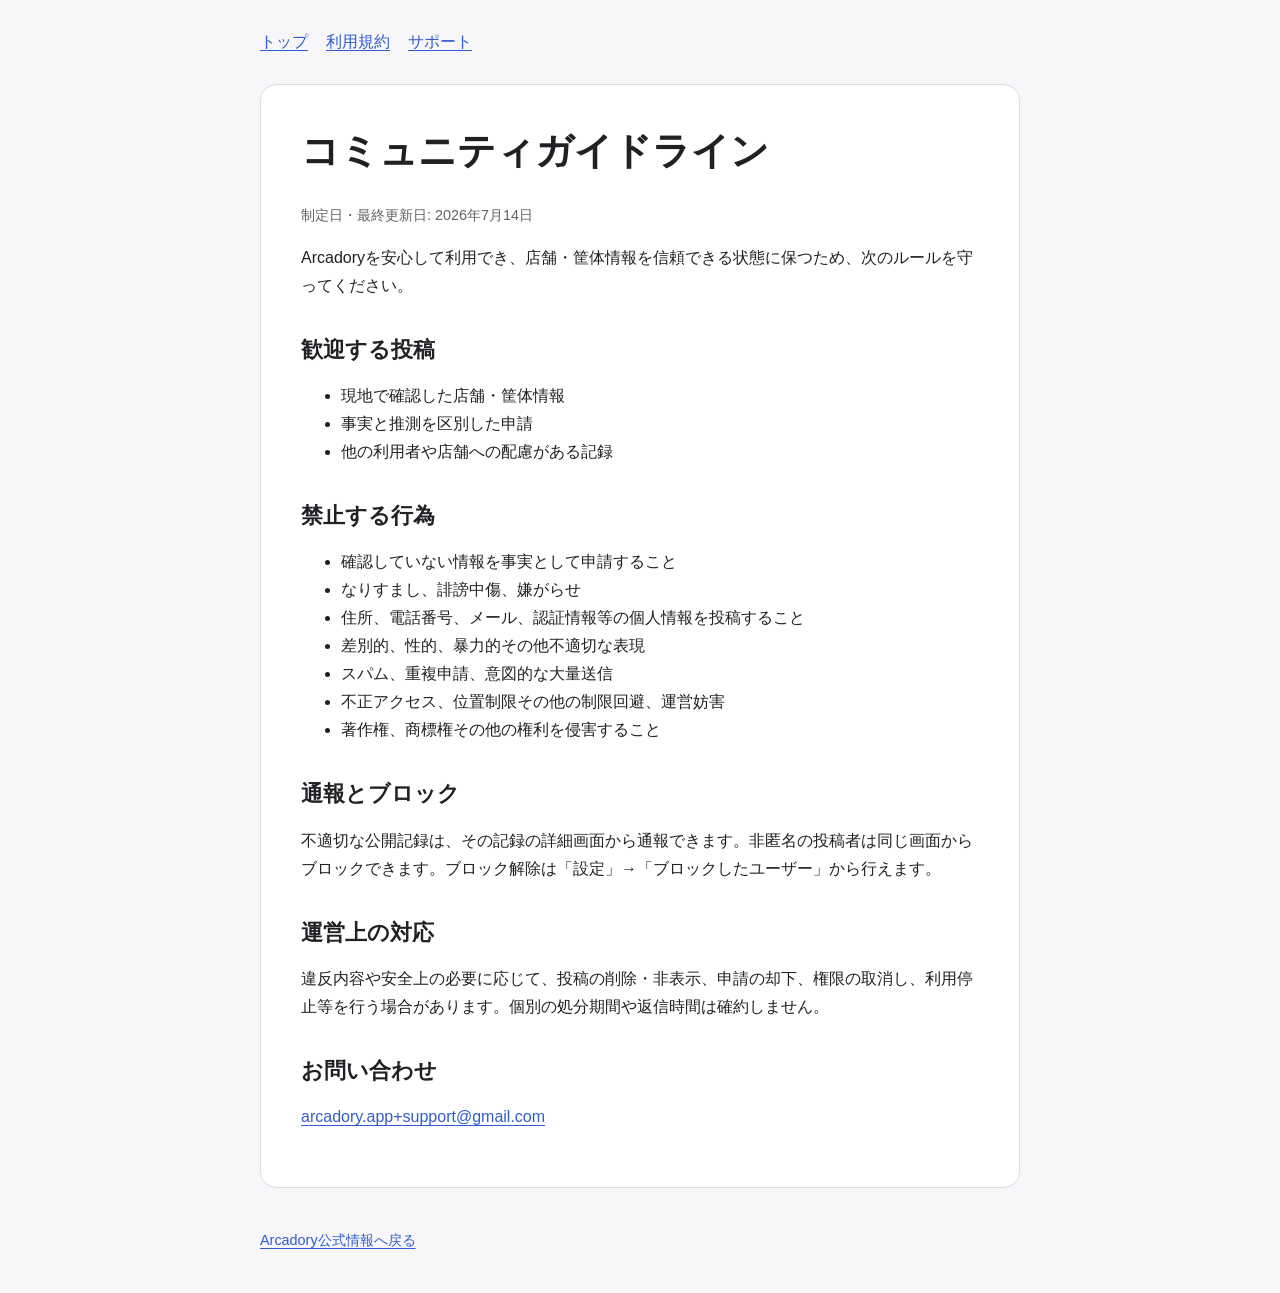
==== community-guidelines/index.html @ fc75bd2a "Add Arcadory support and legal pages" ====
<!doctype html>
<html lang="ja">
<head><meta charset="utf-8"><meta name="viewport" content="width=device-width, initial-scale=1"><title>コミュニティガイドライン | Arcadory</title><link rel="stylesheet" href="../assets/style.css"></head>
<body>
  <header><nav aria-label="主要メニュー"><ul><li><a href="../">トップ</a></li><li><a href="../terms/">利用規約</a></li><li><a href="../support/">サポート</a></li></ul></nav></header>
  <main>
    <h1>コミュニティガイドライン</h1>
    <p class="updated">制定日・最終更新日: 2026年7月14日</p>
    <p>Arcadoryを安心して利用でき、店舗・筐体情報を信頼できる状態に保つため、次のルールを守ってください。</p>
    <h2>歓迎する投稿</h2>
    <ul><li>現地で確認した店舗・筐体情報</li><li>事実と推測を区別した申請</li><li>他の利用者や店舗への配慮がある記録</li></ul>
    <h2>禁止する行為</h2>
    <ul>
      <li>確認していない情報を事実として申請すること</li><li>なりすまし、誹謗中傷、嫌がらせ</li>
      <li>住所、電話番号、メール、認証情報等の個人情報を投稿すること</li>
      <li>差別的、性的、暴力的その他不適切な表現</li><li>スパム、重複申請、意図的な大量送信</li>
      <li>不正アクセス、位置制限その他の制限回避、運営妨害</li><li>著作権、商標権その他の権利を侵害すること</li>
    </ul>
    <h2>通報とブロック</h2>
    <p>不適切な公開記録は、その記録の詳細画面から通報できます。非匿名の投稿者は同じ画面からブロックできます。ブロック解除は「設定」→「ブロックしたユーザー」から行えます。</p>
    <h2>運営上の対応</h2>
    <p>違反内容や安全上の必要に応じて、投稿の削除・非表示、申請の却下、権限の取消し、利用停止等を行う場合があります。個別の処分期間や返信時間は確約しません。</p>
    <h2>お問い合わせ</h2><p><a href="mailto:arcadory.app+support@gmail.com">arcadory.app+support@gmail.com</a></p>
  </main>
  <footer><a href="../">Arcadory公式情報へ戻る</a></footer>
</body></html>
---- assets/style.css ----
:root {
  color-scheme: light dark;
  --background: #f7f7f9;
  --surface: #ffffff;
  --text: #202124;
  --secondary: #5f6368;
  --accent: #315cce;
  --border: #d9dce3;
  font-family: -apple-system, BlinkMacSystemFont, "Segoe UI", sans-serif;
}

@media (prefers-color-scheme: dark) {
  :root {
    --background: #111318;
    --surface: #1a1d24;
    --text: #f2f3f5;
    --secondary: #b2b7c2;
    --accent: #91adff;
    --border: #343945;
  }
}

* { box-sizing: border-box; }

body {
  margin: 0;
  background: var(--background);
  color: var(--text);
  font-size: 16px;
  line-height: 1.75;
}

header, main, footer {
  width: min(100% - 32px, 760px);
  margin-inline: auto;
}

header { padding: 28px 0 12px; }
main {
  margin-block: 16px 40px;
  padding: clamp(20px, 5vw, 40px);
  background: var(--surface);
  border: 1px solid var(--border);
  border-radius: 16px;
}
footer {
  padding-bottom: 40px;
  color: var(--secondary);
  font-size: 0.9rem;
}

nav ul {
  display: flex;
  flex-wrap: wrap;
  gap: 8px 18px;
  margin: 0;
  padding: 0;
  list-style: none;
}

h1, h2, h3 { line-height: 1.35; }
h1 { margin-top: 0; font-size: clamp(1.7rem, 7vw, 2.4rem); }
h2 { margin-top: 2.2rem; font-size: 1.35rem; }
h3 { margin-top: 1.5rem; font-size: 1.1rem; }
a { color: var(--accent); text-underline-offset: 0.18em; }
p, li { overflow-wrap: anywhere; }
.lead { color: var(--secondary); font-size: 1.05rem; }
.notice {
  padding: 14px 16px;
  border-left: 4px solid var(--accent);
  background: color-mix(in srgb, var(--accent) 10%, transparent);
}
.updated { color: var(--secondary); font-size: 0.9rem; }
dt { margin-top: 1rem; font-weight: 700; }
dd { margin-left: 0; }

@media (max-width: 420px) {
  header, main, footer { width: min(100% - 20px, 760px); }
  main { border-radius: 12px; }
}
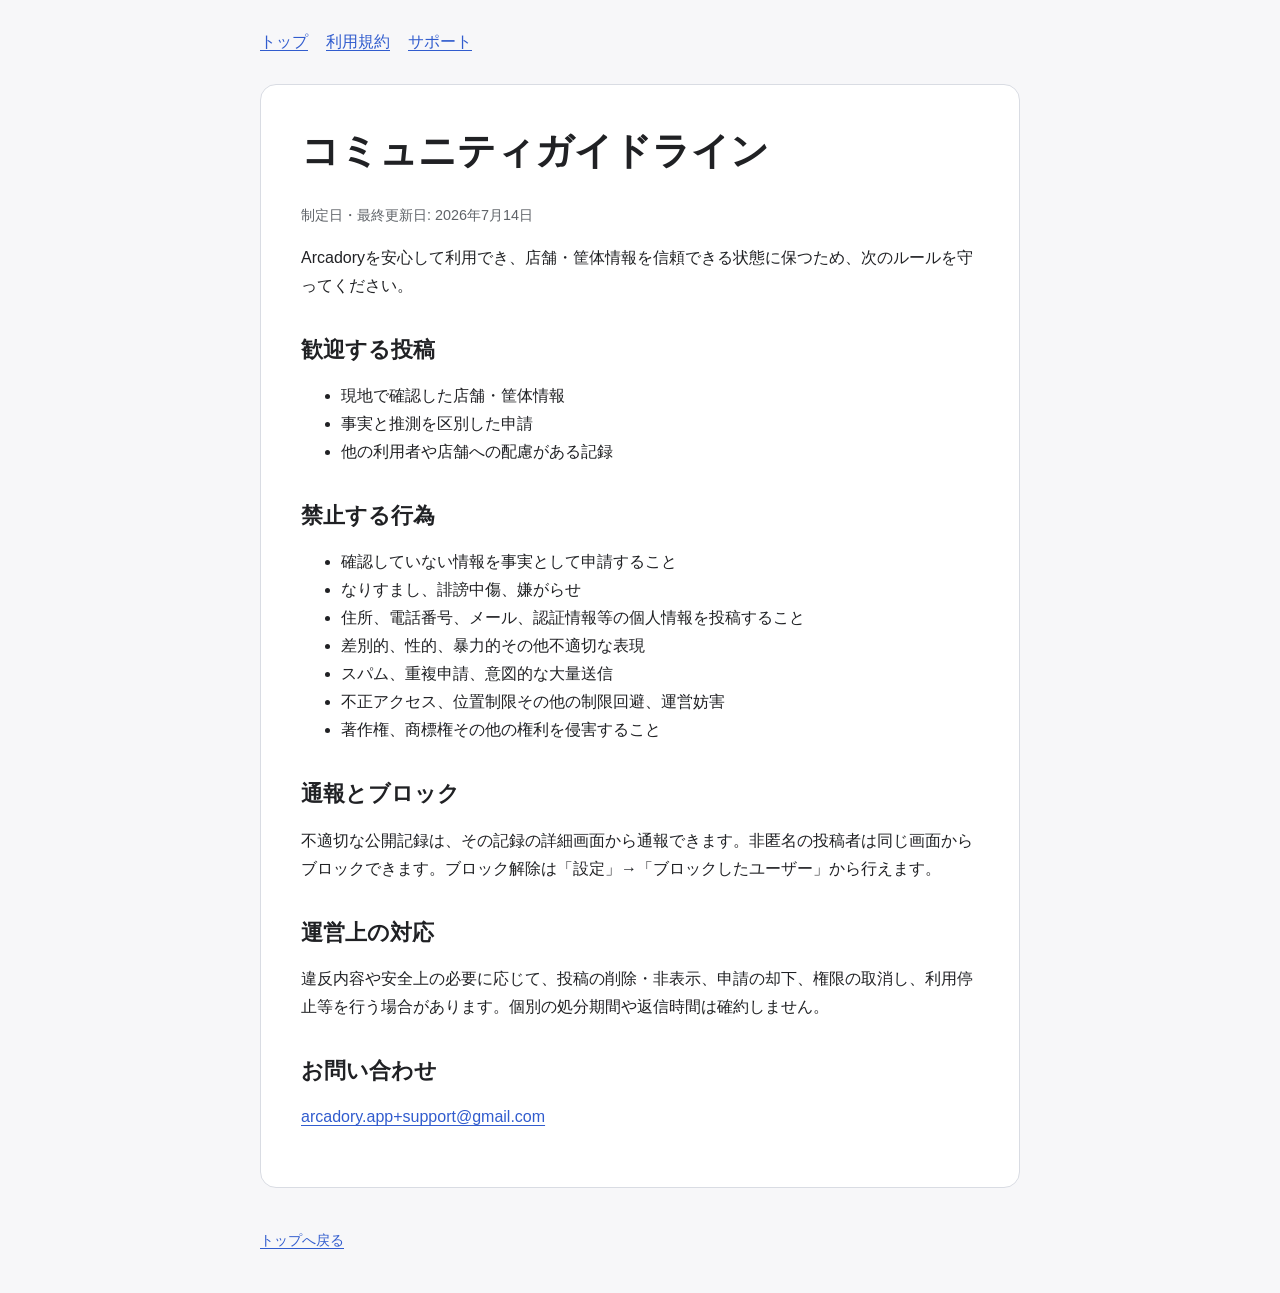
==== commit 0a356fe3: "Refine public site wording" ====
--- a/community-guidelines/index.html
+++ b/community-guidelines/index.html
@@ -22,6 +22,5 @@
     <p>違反内容や安全上の必要に応じて、投稿の削除・非表示、申請の却下、権限の取消し、利用停止等を行う場合があります。個別の処分期間や返信時間は確約しません。</p>
     <h2>お問い合わせ</h2><p><a href="mailto:arcadory.app+support@gmail.com">arcadory.app+support@gmail.com</a></p>
   </main>
-  <footer><a href="../">Arcadory公式情報へ戻る</a></footer>
+  <footer><a href="../">トップへ戻る</a></footer>
 </body></html>
-
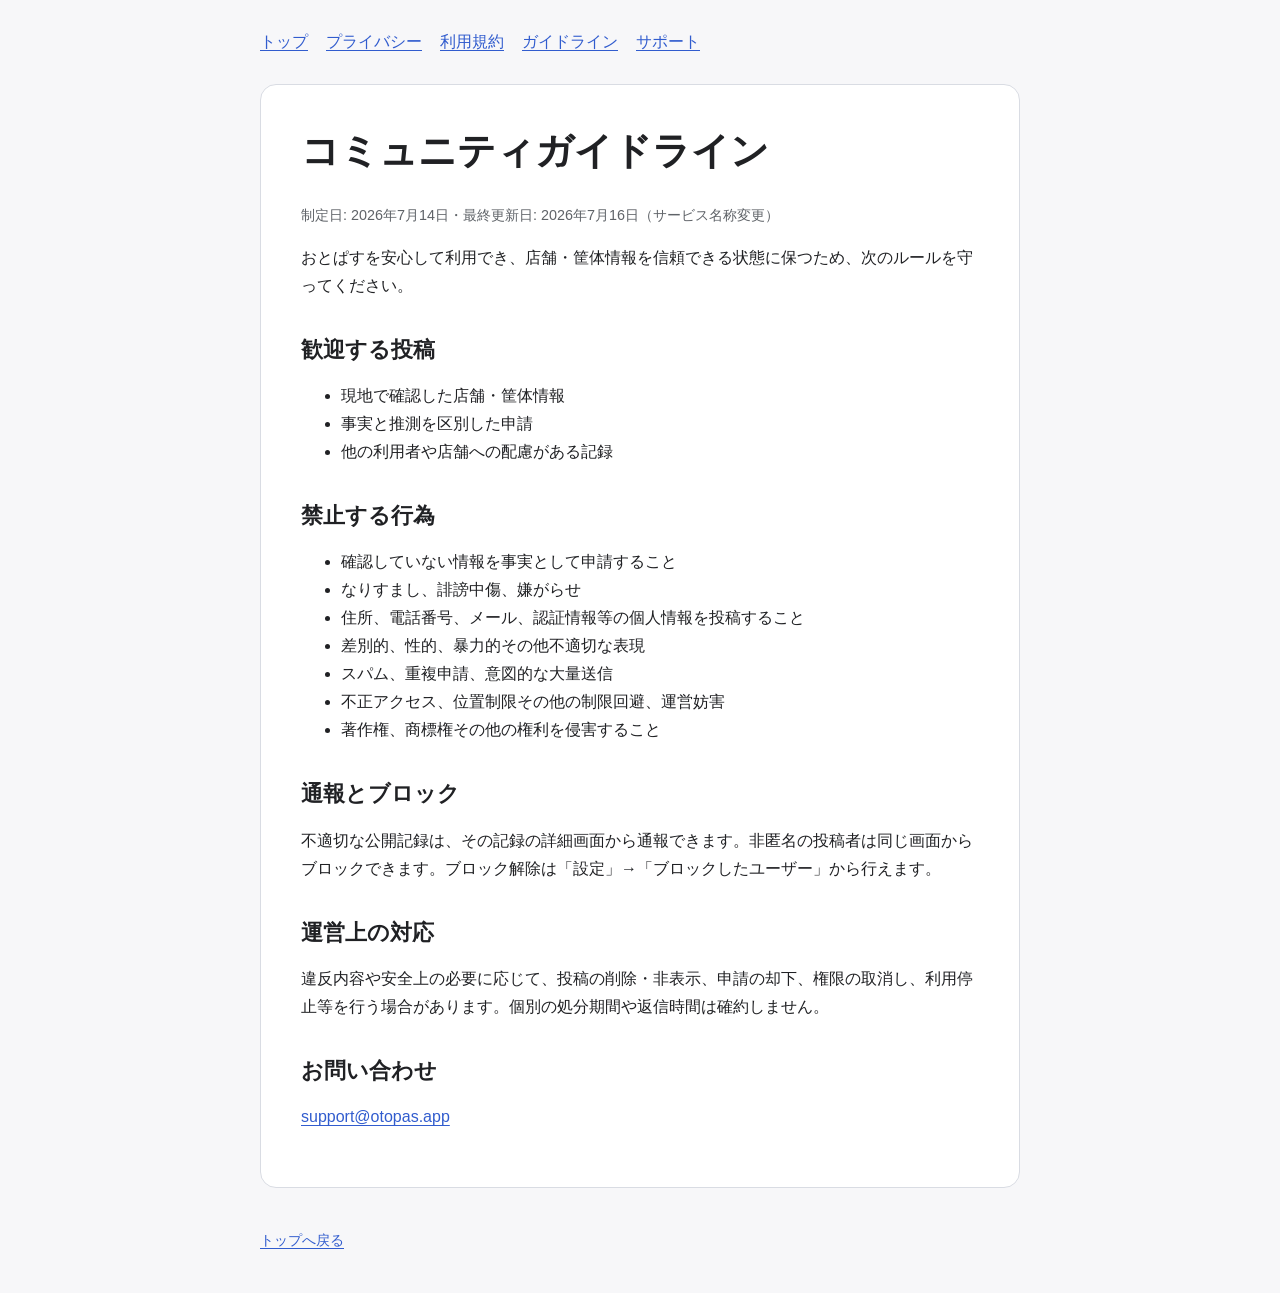
==== commit 9eafb168: "rebrand support site as OTOPAS" ====
--- a/community-guidelines/index.html
+++ b/community-guidelines/index.html
@@ -1,12 +1,12 @@
 <!doctype html>
 <html lang="ja">
-<head><meta charset="utf-8"><meta name="viewport" content="width=device-width, initial-scale=1"><title>コミュニティガイドライン | Arcadory</title><link rel="stylesheet" href="../assets/style.css"></head>
+<head><meta charset="utf-8"><meta name="viewport" content="width=device-width, initial-scale=1"><title>コミュニティガイドライン | おとぱす</title><link rel="stylesheet" href="../assets/style.css"></head>
 <body>
-  <header><nav aria-label="主要メニュー"><ul><li><a href="../">トップ</a></li><li><a href="../terms/">利用規約</a></li><li><a href="../support/">サポート</a></li></ul></nav></header>
+  <header><nav aria-label="主要メニュー"><ul><li><a href="../">トップ</a></li><li><a href="../privacy/">プライバシー</a></li><li><a href="../terms/">利用規約</a></li><li><a href="./" aria-current="page">ガイドライン</a></li><li><a href="../support/">サポート</a></li></ul></nav></header>
   <main>
     <h1>コミュニティガイドライン</h1>
-    <p class="updated">制定日・最終更新日: 2026年7月14日</p>
-    <p>Arcadoryを安心して利用でき、店舗・筐体情報を信頼できる状態に保つため、次のルールを守ってください。</p>
+    <p class="updated">制定日: 2026年7月14日・最終更新日: 2026年7月16日（サービス名称変更）</p>
+    <p>おとぱすを安心して利用でき、店舗・筐体情報を信頼できる状態に保つため、次のルールを守ってください。</p>
     <h2>歓迎する投稿</h2>
     <ul><li>現地で確認した店舗・筐体情報</li><li>事実と推測を区別した申請</li><li>他の利用者や店舗への配慮がある記録</li></ul>
     <h2>禁止する行為</h2>
@@ -20,7 +20,7 @@
     <p>不適切な公開記録は、その記録の詳細画面から通報できます。非匿名の投稿者は同じ画面からブロックできます。ブロック解除は「設定」→「ブロックしたユーザー」から行えます。</p>
     <h2>運営上の対応</h2>
     <p>違反内容や安全上の必要に応じて、投稿の削除・非表示、申請の却下、権限の取消し、利用停止等を行う場合があります。個別の処分期間や返信時間は確約しません。</p>
-    <h2>お問い合わせ</h2><p><a href="mailto:arcadory.app+support@gmail.com">arcadory.app+support@gmail.com</a></p>
+    <h2>お問い合わせ</h2><p><a href="mailto:support@otopas.app">support@otopas.app</a></p>
   </main>
   <footer><a href="../">トップへ戻る</a></footer>
 </body></html>
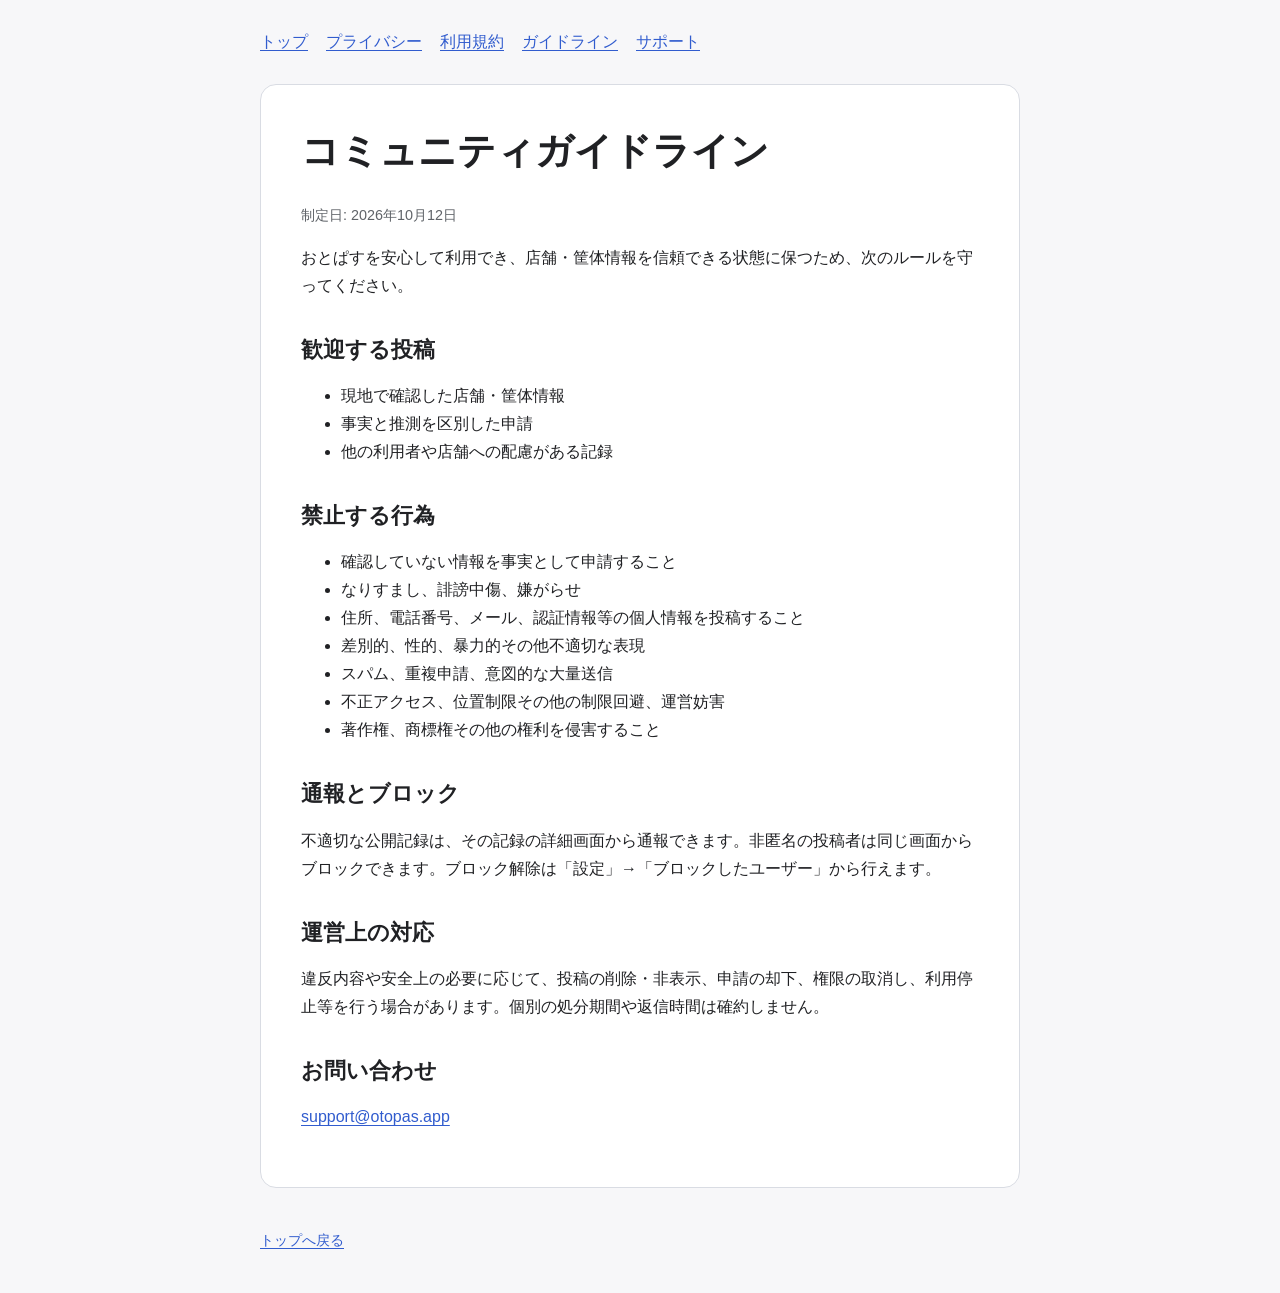
==== commit b4b896ad: "set guidelines and support publication date" ====
--- a/community-guidelines/index.html
+++ b/community-guidelines/index.html
@@ -5,7 +5,7 @@
   <header><nav aria-label="主要メニュー"><ul><li><a href="../">トップ</a></li><li><a href="../privacy/">プライバシー</a></li><li><a href="../terms/">利用規約</a></li><li><a href="./" aria-current="page">ガイドライン</a></li><li><a href="../support/">サポート</a></li></ul></nav></header>
   <main>
     <h1>コミュニティガイドライン</h1>
-    <p class="updated">制定日: 2026年7月14日・最終更新日: 2026年7月16日（サービス名称変更）</p>
+    <p class="updated">制定日: 2026年10月12日</p>
     <p>おとぱすを安心して利用でき、店舗・筐体情報を信頼できる状態に保つため、次のルールを守ってください。</p>
     <h2>歓迎する投稿</h2>
     <ul><li>現地で確認した店舗・筐体情報</li><li>事実と推測を区別した申請</li><li>他の利用者や店舗への配慮がある記録</li></ul>
